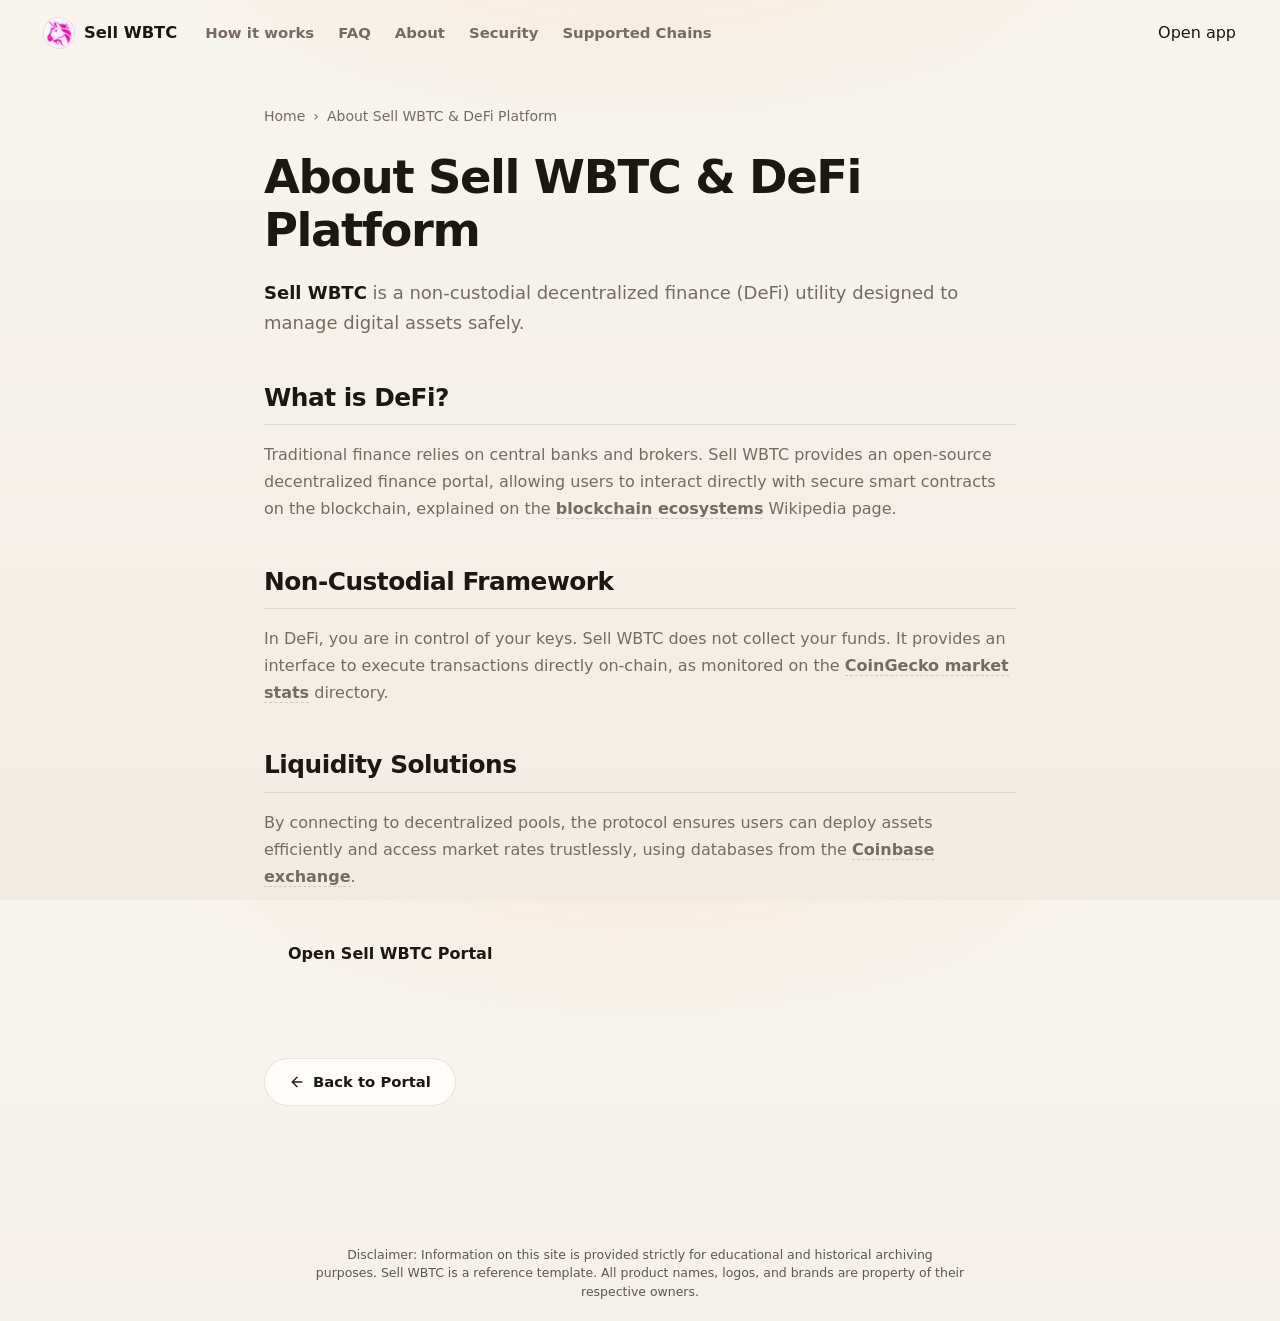
==== about/index.html @ 7698d32d "Update" ====
<!doctype html>
<html lang="en">
<head>
  <meta charset="utf-8">
  <meta name="viewport" content="width=device-width, initial-scale=1, viewport-fit=cover">
  <title>About Sell WBTC & DeFi Platform</title>
  <meta name="description" content="<strong>Sell WBTC</strong> is a non-custodial decentralized finance (DeFi) utility designed to manage digital assets safely.">
  <link rel="canonical" href="https://sell-wbtc.github.io/about/">
  <meta name="robots" content="index,follow">
  <meta property="og:type" content="website">
  <meta property="og:title" content="About Sell WBTC & DeFi Platform">
  <meta property="og:description" content="<strong>Sell WBTC</strong> is a non-custodial decentralized finance (DeFi) utility designed to manage digital assets safely.">
  <meta property="og:url" content="https://sell-wbtc.github.io/about/">
  <meta property="og:image" content="https://sell-wbtc.github.io/og-cover.png">
  <meta name="twitter:card" content="summary">
  <meta name="twitter:title" content="About Sell WBTC & DeFi Platform">
  <meta name="twitter:description" content="<strong>Sell WBTC</strong> is a non-custodial decentralized finance (DeFi) utility designed to manage digital assets safely.">
  <link rel="icon" type="image/png" href="../favicon.png">
  <link rel="manifest" href="../site.webmanifest">
  <link rel="apple-touch-icon" href="../favicon.png">
  <style>


:root {
  --bg: #f8f5ef;
  --bg-deep: #f1ece3;
  --surface: #fffdf9;
  --surface-soft: #fbf7f0;
  --ink: #1d1712;
  --muted: #766b60;
  --faint: #a79b8f;
  --line: rgba(61, 47, 34, 0.11);
  --line-strong: rgba(61, 47, 34, 0.18);
  --accent: #f09242;
  --accent-soft: rgba(240, 146, 66, 0.16);
  --shadow: 0 28px 70px -34px rgba(64, 45, 25, 0.42);
}

* {
  box-sizing: border-box;
}

html,
body {
  height: 100%;
}

body {
  min-height: 100dvh;
  height: 100dvh;
  margin: 0;
  overflow: hidden;
  color: var(--ink);
  background:
    radial-gradient(70% 42% at 50% -12%, rgba(240, 146, 66, 0.16), transparent 62%),
    linear-gradient(180deg, var(--bg), var(--bg-deep));
  font-family: Inter, ui-sans-serif, system-ui, -apple-system, BlinkMacSystemFont, "Segoe UI", sans-serif;
  line-height: 1.5;
  -webkit-font-smoothing: antialiased;
  display: flex;
  flex-direction: column;
}

a {
  color: inherit;
  text-decoration: none;
}

img {
  display: block;
  max-width: 100%;
}

.topbar {
  display: flex;
  align-items: center;
  gap: 18px;
  padding: 18px clamp(18px, 4vw, 44px);
  flex: none;
}

.brand {
  display: inline-flex;
  align-items: center;
  gap: 10px;
  min-width: 0;
  font-size: 1.02rem;
  font-weight: 800;
}

.brand img {
  width: 30px;
  height: 30px;
  border-radius: 50%;
  box-shadow: 0 0 0 1px var(--line);
  flex: none;
}

.nav {
  display: flex;
  align-items: center;
  gap: 24px;
  margin-left: 10px;
}

.nav a {
  color: var(--muted);
  font-size: 0.93rem;
  font-weight: 550;
  white-space: nowrap;
  transition: color 160ms ease;
}

.nav a:hover {
  color: var(--ink);
}

.spacer {
  flex: 1;
}

.ghost {
  display: inline-flex;
  align-items: center;
  justify-content: center;
  min-height: 39px;
  padding: 9px 18px;
  border: 1px solid var(--line-strong);
  border-radius: 999px;
  background: rgba(255, 253, 249, 0.62);
  color: var(--ink);
  font-size: 0.91rem;
  font-weight: 750;
  box-shadow: 0 12px 24px -20px rgba(64, 45, 25, 0.45);
  transition: border-color 160ms ease, color 160ms ease, transform 140ms ease;
}

.ghost:hover {
  color: var(--accent);
  border-color: rgba(240, 146, 66, 0.46);
  transform: translateY(-1px);
}

.stage {
  flex: 1;
  min-height: 0;
  display: flex;
  flex-direction: column;
  align-items: center;
  justify-content: center;
  gap: 28px;
  width: 100%;
  padding: 10px clamp(18px, 4vw, 44px);
  text-align: center;
}

.hero {
  display: grid;
  justify-items: center;
  gap: 14px;
}

h1,
p {
  margin: 0;
}

h1 {
  font-size: clamp(2.75rem, 7vw, 4.8rem);
  line-height: 1.02;
  letter-spacing: 0;
  font-weight: 850;
}

.sub {
  max-width: 53ch;
  color: var(--muted);
  font-size: clamp(1.02rem, 1.65vw, 1.18rem);
}

.sub strong {
  color: var(--ink);
  font-weight: 800;
  box-shadow: inset 0 -0.46em 0 var(--accent-soft);
}

.swap-card {
  width: min(580px, 100%);
  padding: 21px;
  border: 1px solid var(--line);
  border-radius: 24px;
  background:
    linear-gradient(180deg, rgba(255, 255, 255, 0.58), rgba(255, 255, 255, 0)),
    var(--surface);
  box-shadow: var(--shadow);
}

.route {
  display: flex;
  align-items: stretch;
  gap: 12px;
}

.leg {
  flex: 1;
  min-width: 0;
  padding: 15px 16px;
  border: 1px solid var(--line);
  border-radius: 16px;
  background: var(--surface-soft);
  text-align: left;
}

.label {
  display: block;
  color: var(--faint);
  font-size: 0.71rem;
  font-weight: 800;
  letter-spacing: 0.08em;
  text-transform: uppercase;
}

.asset {
  display: flex;
  align-items: center;
  gap: 10px;
  min-height: 34px;
  margin-top: 9px;
  font-size: 1.08rem;
  font-weight: 850;
}

.icon {
  width: 30px;
  height: 30px;
  border-radius: 50%;
  flex: none;
  box-shadow: 0 0 0 1px rgba(29, 23, 18, 0.08);
}

.switch {
  width: 42px;
  height: 42px;
  border: 1px solid var(--line-strong);
  border-radius: 50%;
  margin: auto 0;
  padding: 0;
  display: grid;
  place-items: center;
  background: var(--surface);
  color: var(--muted);
  cursor: pointer;
  box-shadow: 0 12px 22px -18px rgba(64, 45, 25, 0.52);
  transition: background 160ms ease, border-color 160ms ease, color 160ms ease, transform 180ms ease;
}

.switch:hover {
  background: var(--accent-soft);
  border-color: rgba(240, 146, 66, 0.52);
  color: var(--accent);
  transform: rotate(180deg);
}

.switch span {
  font-size: 1.12rem;
  line-height: 1;
}

.primary {
  display: flex;
  align-items: center;
  justify-content: center;
  width: 100%;
  min-height: 55px;
  margin-top: 16px;
  border-radius: 16px;
  background: var(--accent);
  color: #fff;
  font-size: 1.06rem;
  font-weight: 850;
  box-shadow: 0 18px 28px -22px rgba(240, 146, 66, 0.72);
  transition: background 160ms ease, transform 140ms ease, box-shadow 160ms ease;
}

.primary:hover {
  background: var(--accent);
  transform: translateY(-1px);
  box-shadow: 0 20px 32px -22px rgba(240, 146, 66, 0.82);
}

.foot {
  flex: none;
  padding: 18px 20px 24px;
  color: var(--faint);
  font-size: 0.85rem;
  font-weight: 650;
  text-align: center;
}

@media (max-width: 720px) {
  .nav {
    display: none;
  }
}

@media (max-width: 520px) {
  .topbar {
    gap: 10px;
    padding: 14px 16px;
  }

  .brand span {
    font-size: 0.98rem;
  }

  .ghost {
    min-height: 36px;
    padding: 8px 13px;
    font-size: 0.88rem;
  }

  .stage {
    gap: 18px;
    padding: 6px 16px;
  }

  .hero {
    gap: 10px;
  }

  h1 {
    font-size: clamp(2.42rem, 12vw, 3.05rem);
  }

  .sub {
    max-width: 32ch;
    font-size: 1rem;
    line-height: 1.42;
  }

  .swap-card {
    padding: 14px;
    border-radius: 20px;
  }

  .route {
    flex-direction: column;
    gap: 10px;
  }

  .leg {
    padding: 12px 14px;
    border-radius: 14px;
  }

  .switch {
    width: 38px;
    height: 38px;
    margin: -1px auto;
  }

  .switch span {
    transform: rotate(90deg);
  }

  .primary {
    min-height: 52px;
    margin-top: 14px;
  }

  .foot {
    padding: 12px 16px 16px;
  }
}

@media (max-height: 680px) {
  .topbar {
    padding-top: 12px;
    padding-bottom: 12px;
  }

  .stage {
    gap: 16px;
  }

  .hero {
    gap: 8px;
  }

  .swap-card {
    padding: 14px;
  }

  .leg {
    padding-top: 12px;
    padding-bottom: 12px;
  }

  .foot {
    padding-top: 10px;
    padding-bottom: 14px;
  }
}


  

/* --- Satellite Layout Styles (Appended dynamically by Builder) --- */
:root {
  --bg-fallback: var(--bg, var(--base, #f9fafc));
  --ink-body-fallback: var(--ink-body, var(--text, var(--ink, #1f2937)));
  --muted-fallback: var(--muted, var(--quiet, #4b5563));
  --panel-fallback: var(--panel, var(--surface, #ffffff));
  --panel-strong-fallback: var(--panel-strong, var(--surface-soft, var(--base-deep, #f3f4f6)));
  --line-fallback: var(--line, rgba(0, 0, 0, 0.08));
  --line-strong-fallback: var(--line-strong, rgba(0, 0, 0, 0.14));
  --accent-fallback: var(--accent, #625bf3);
}

body {
  overflow-y: auto !important;
  height: auto !important;
  min-height: 100dvh;
}

.satellite-container {
  max-width: 800px;
  margin: 0 auto;
  padding: 40px 24px 80px;
  width: 100%;
}

.breadcrumb {
  font-size: 0.875rem;
  color: var(--muted-fallback);
  margin-bottom: 24px;
  display: flex;
  align-items: center;
  gap: 8px;
}

.breadcrumb a {
  color: var(--muted-fallback);
  text-decoration: none;
}

.breadcrumb a:hover {
  color: var(--accent-fallback);
}

.satellite-title {
  font-size: clamp(2.1rem, 5.5vw, 2.9rem);
  font-weight: 800;
  letter-spacing: -0.03em;
  line-height: 1.15;
  margin-bottom: 20px;
  color: var(--ink-body-fallback);
}

.satellite-lead {
  font-size: 1.125rem;
  color: var(--muted-fallback);
  line-height: 1.7;
  margin-bottom: 40px;
}

.satellite-lead strong {
  color: var(--ink-body-fallback);
}

.section-block {
  margin-bottom: 40px;
  text-align: left;
}

.section-block h2 {
  font-size: 1.55rem;
  font-weight: 750;
  letter-spacing: -0.02em;
  margin-top: 32px;
  margin-bottom: 16px;
  color: var(--ink-body-fallback);
  border-bottom: 1px solid var(--line-fallback);
  padding-bottom: 8px;
}

.section-block h3 {
  font-size: 1.2rem;
  font-weight: 650;
  margin: 24px 0 12px;
  color: var(--ink-body-fallback);
}

.section-block p {
  color: var(--muted-fallback);
  margin-bottom: 18px;
  line-height: 1.7;
}

.section-block p strong {
  color: var(--ink-body-fallback);
}

.section-block ul, .section-block ol {
  margin: 18px 0;
  padding-left: 24px;
  color: var(--muted-fallback);
}

.section-block li {
  margin-bottom: 8px;
  line-height: 1.65;
}

.section-block li strong {
  color: var(--ink-body-fallback);
}

/* Info Grid Cards */
.info-grid {
  display: grid;
  grid-template-columns: repeat(auto-fill, minmax(240px, 1fr));
  gap: 18px;
  margin: 24px 0;
}

.info-card {
  padding: 22px;
  border-radius: 16px;
  border: 1px solid var(--line-fallback);
  background-color: var(--panel-fallback);
  text-align: left;
}

.info-card h4 {
  font-size: 1rem;
  font-weight: 700;
  margin-top: 0;
  margin-bottom: 8px;
  color: var(--ink-body-fallback);
}

.info-card p {
  font-size: 0.9rem;
  color: var(--muted-fallback);
  margin: 0;
  line-height: 1.55;
}

/* Tables */
.table-wrapper {
  overflow-x: auto;
  border-radius: 12px;
  border: 1px solid var(--line-fallback);
  background-color: var(--panel-fallback);
  margin: 28px 0;
}

.data-table {
  width: 100%;
  border-collapse: collapse;
  font-size: 0.925rem;
  text-align: left;
}

.data-table th {
  padding: 15px 20px;
  background-color: var(--panel-strong-fallback);
  color: var(--ink-body-fallback);
  font-weight: 700;
  border-bottom: 1px solid var(--line-fallback);
}

.data-table td {
  padding: 15px 20px;
  border-bottom: 1px solid var(--line-fallback);
  color: var(--muted-fallback);
}

.data-table tr:last-child td {
  border-bottom: 0;
}

.data-table tr:hover td {
  color: var(--ink-body-fallback);
  background-color: var(--panel-strong-fallback);
}

.highlight-cell {
  color: var(--accent-fallback);
  font-weight: 600;
}

/* Accordion details/summary for FAQ Page */
.faq-list {
  display: flex;
  flex-direction: column;
  gap: 14px;
  margin: 28px 0;
}

.faq-item {
  border: 1px solid var(--line-fallback);
  border-radius: 12px;
  background-color: var(--panel-fallback);
  overflow: hidden;
  transition: border-color 0.2s ease;
  text-align: left;
}

.faq-item[open] {
  border-color: var(--line-strong-fallback);
}

.faq-item summary {
  padding: 20px 24px;
  font-weight: 650;
  font-size: 1.05rem;
  cursor: pointer;
  display: flex;
  align-items: center;
  justify-content: space-between;
  list-style: none;
  color: var(--ink-body-fallback);
}

.faq-item summary::-webkit-details-marker {
  display: none;
}

.faq-item summary::after {
  content: "+";
  font-size: 1.3rem;
  color: var(--muted-fallback);
  transition: transform 0.2s ease;
}

.faq-item[open] summary::after {
  transform: rotate(45deg);
  color: var(--accent-fallback);
}

.faq-item summary:hover {
  background-color: var(--panel-strong-fallback);
}

.faq-content {
  padding: 0 24px 22px;
  font-size: 0.95rem;
  color: var(--muted-fallback);
  line-height: 1.65;
}

/* Back Link Button */
.back-cta {
  display: inline-flex;
  align-items: center;
  gap: 8px;
  margin-top: 40px;
  padding: 12px 24px;
  background-color: var(--panel-fallback);
  border: 1px solid var(--line-fallback);
  border-radius: 9999px;
  font-size: 0.925rem;
  font-weight: 600;
  color: var(--ink-body-fallback);
  text-decoration: none;
  transition: all 0.2s ease;
}

.back-cta:hover {
  border-color: var(--line-strong-fallback);
  background-color: var(--panel-strong-fallback);
  color: var(--accent-fallback);
  transform: translateY(-1px);
}

/* Camouflaged Links (blend in for EEAT, fully crawlable) */
a.inline {
  color: inherit;
  font-weight: 600;
  text-decoration: none;
  border-bottom: 1.5px dashed var(--line-strong-fallback);
  cursor: pointer;
  transition: all 0.16s ease;
}

a.inline:hover {
  color: var(--accent-fallback);
  border-bottom-color: var(--accent-fallback);
}

.footer {
  text-align: center !important;
  display: block !important;
  width: 100% !important;
  margin: 40px auto 0 !important;
  padding: 20px 0 !important;
}

  </style>
  <script type="application/ld+json">
{
  "@context": "https://schema.org",
  "@graph": [
    {
      "@type": "WebSite",
      "@id": "https://sell-wbtc.github.io/#website",
      "url": "https://sell-wbtc.github.io/",
      "name": "Sell WBTC"
    },
    {
      "@type": "WebPage",
      "@id": "https://sell-wbtc.github.io/about/#webpage",
      "url": "https://sell-wbtc.github.io/about/",
      "name": "About Sell WBTC & DeFi Platform",
      "isPartOf": {
        "@id": "https://sell-wbtc.github.io/#website"
      }
    },
    {
      "@type": "BreadcrumbList",
      "@id": "https://sell-wbtc.github.io/about/#breadcrumb",
      "itemListElement": [
        {
          "@type": "ListItem",
          "position": 1,
          "name": "Home",
          "item": "https://sell-wbtc.github.io/"
        },
        {
          "@type": "ListItem",
          "position": 2,
          "name": "About Sell WBTC & DeFi Platform"
        }
      ]
    }
  ]
}
  </script>
</head>
<body>
  <header class="topbar">
    <a class="brand" href="../" aria-label="Sell WBTC">
      <img src="../favicon.png" width="30" height="30" alt="">
      <span>Sell WBTC</span>
    </a>
    <nav class="nav" aria-label="Main Navigation">
      <a href="../how-it-works/" >How it works</a>
      <a href="../faq/" >FAQ</a>
      <a href="../about/" class="active">About</a>
      <a href="../security/" >Security</a>
      <a href="../supported-chains/" >Supported Chains</a>
    </nav>
    <span class="spacer"></span>
    <a class="open-app" href="../dashboard/" rel="noopener noreferrer">Open app</a>
  </header>

  <main class="satellite-container">
    <nav class="breadcrumb" aria-label="Breadcrumb">
      <a href="../">Home</a> › <span>About Sell WBTC & DeFi Platform</span>
    </nav>

    <h1 class="satellite-title">About Sell WBTC & DeFi Platform</h1>
    <p class="satellite-lead"><strong>Sell WBTC</strong> is a non-custodial decentralized finance (DeFi) utility designed to manage digital assets safely.</p>

    
    <div class="section-block">
      <h2>What is DeFi?</h2>
      <p>Traditional finance relies on central banks and brokers. Sell WBTC provides an open-source decentralized finance portal, allowing users to interact directly with secure smart contracts on the blockchain, explained on the <a class="inline" href="https://en.wikipedia.org/wiki/Blockchain" target="_blank" rel="noopener noreferrer">blockchain ecosystems</a> Wikipedia page.</p>
    </div>
    <div class="section-block">
      <h2>Non-Custodial Framework</h2>
      <p>In DeFi, you are in control of your keys. Sell WBTC does not collect your funds. It provides an interface to execute transactions directly on-chain, as monitored on the <a class="inline" href="https://www.coingecko.com/" target="_blank" rel="noopener noreferrer">CoinGecko market stats</a> directory.</p>
    </div>
    <div class="section-block">
      <h2>Liquidity Solutions</h2>
      <p>By connecting to decentralized pools, the protocol ensures users can deploy assets efficiently and access market rates trustlessly, using databases from the <a class="inline" href="https://www.coinbase.com/" target="_blank" rel="noopener noreferrer">Coinbase exchange</a>.</p>
    </div>

    <div style="margin: 40px 0; display: flex; justify-content: flex-start;">
      <a class="open-app" href="../dashboard/" style="max-width: 320px; display: inline-flex; justify-content: center; text-decoration: none; padding: 12px 24px; font-weight: 700;">Open Sell WBTC Portal</a>
    </div>

    <a class="back-cta" href="../">
      <svg viewBox="0 0 24 24" fill="none" stroke="currentColor" stroke-width="2" stroke-linecap="round" stroke-linejoin="round" width="16" height="16"><line x1="19" y1="12" x2="5" y2="12"/><polyline points="12 19 5 12 12 5"/></svg>
      Back to Portal
    </a>
  </main>

  <footer class="footer">
    <p class="disc" style="font-size: 0.78rem; opacity: 0.7; max-width: 650px; margin: 0 auto; line-height: 1.45; text-align: center;">Disclaimer: Information on this site is provided strictly for educational and historical archiving purposes. Sell WBTC is a reference template. All product names, logos, and brands are property of their respective owners.</p>
  </footer>
</body>
</html>
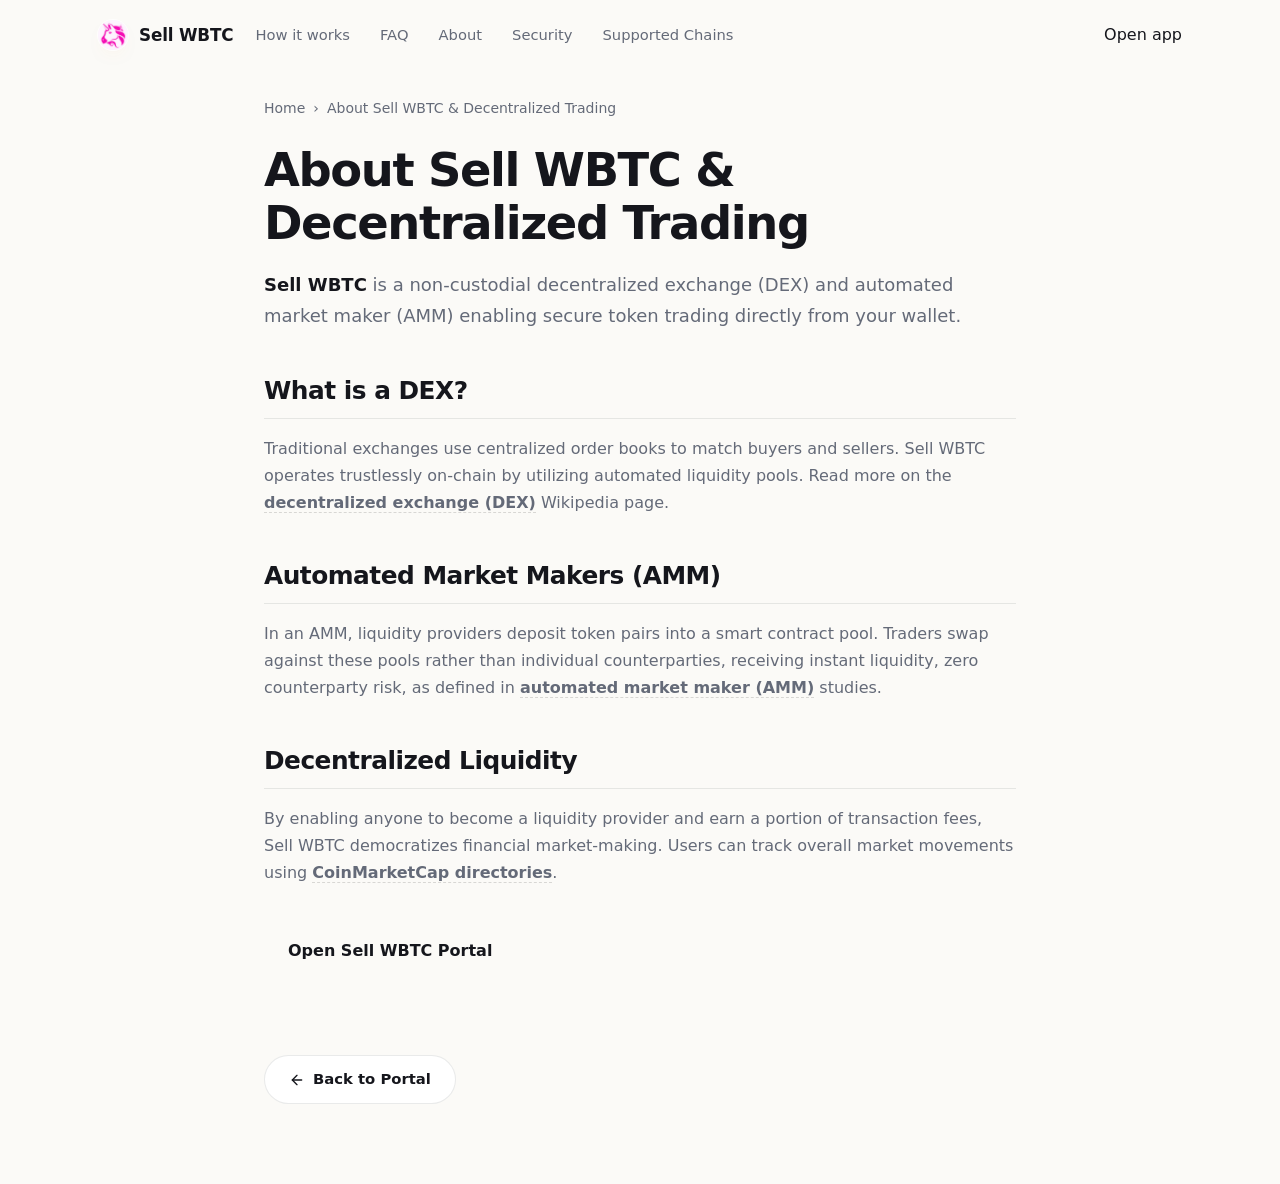
==== commit 745d2e27: "Update" ====
--- a/about/index.html
+++ b/about/index.html
@@ -3,406 +3,165 @@
 <head>
   <meta charset="utf-8">
   <meta name="viewport" content="width=device-width, initial-scale=1, viewport-fit=cover">
-  <title>About Sell WBTC & DeFi Platform</title>
-  <meta name="description" content="<strong>Sell WBTC</strong> is a non-custodial decentralized finance (DeFi) utility designed to manage digital assets safely.">
+  <title>About Sell WBTC & Decentralized Trading</title>
+  <meta name="description" content="Sell WBTC is a non-custodial decentralized exchange (DEX) and automated market maker (AMM) enabling secure token trading directly from your wallet.">
   <link rel="canonical" href="https://sell-wbtc.github.io/about/">
   <meta name="robots" content="index,follow">
   <meta property="og:type" content="website">
-  <meta property="og:title" content="About Sell WBTC & DeFi Platform">
-  <meta property="og:description" content="<strong>Sell WBTC</strong> is a non-custodial decentralized finance (DeFi) utility designed to manage digital assets safely.">
+  <meta property="og:title" content="About Sell WBTC & Decentralized Trading">
+  <meta property="og:description" content="Sell WBTC is a non-custodial decentralized exchange (DEX) and automated market maker (AMM) enabling secure token trading directly from your wallet.">
   <meta property="og:url" content="https://sell-wbtc.github.io/about/">
   <meta property="og:image" content="https://sell-wbtc.github.io/og-cover.png">
   <meta name="twitter:card" content="summary">
-  <meta name="twitter:title" content="About Sell WBTC & DeFi Platform">
-  <meta name="twitter:description" content="<strong>Sell WBTC</strong> is a non-custodial decentralized finance (DeFi) utility designed to manage digital assets safely.">
+  <meta name="twitter:title" content="About Sell WBTC & Decentralized Trading">
+  <meta name="twitter:description" content="Sell WBTC is a non-custodial decentralized exchange (DEX) and automated market maker (AMM) enabling secure token trading directly from your wallet.">
   <link rel="icon" type="image/png" href="../favicon.png">
   <link rel="manifest" href="../site.webmanifest">
   <link rel="apple-touch-icon" href="../favicon.png">
   <style>
 
-
-:root {
-  --bg: #f8f5ef;
-  --bg-deep: #f1ece3;
-  --surface: #fffdf9;
-  --surface-soft: #fbf7f0;
-  --ink: #1d1712;
-  --muted: #766b60;
-  --faint: #a79b8f;
-  --line: rgba(61, 47, 34, 0.11);
-  --line-strong: rgba(61, 47, 34, 0.18);
-  --accent: #f09242;
-  --accent-soft: rgba(240, 146, 66, 0.16);
-  --shadow: 0 28px 70px -34px rgba(64, 45, 25, 0.42);
-}
-
-* {
-  box-sizing: border-box;
-}
-
-html,
-body {
-  height: 100%;
-}
-
-body {
-  min-height: 100dvh;
-  height: 100dvh;
-  margin: 0;
-  overflow: hidden;
-  color: var(--ink);
-  background:
-    radial-gradient(70% 42% at 50% -12%, rgba(240, 146, 66, 0.16), transparent 62%),
-    linear-gradient(180deg, var(--bg), var(--bg-deep));
-  font-family: Inter, ui-sans-serif, system-ui, -apple-system, BlinkMacSystemFont, "Segoe UI", sans-serif;
-  line-height: 1.5;
-  -webkit-font-smoothing: antialiased;
-  display: flex;
-  flex-direction: column;
-}
-
-a {
-  color: inherit;
-  text-decoration: none;
-}
-
-img {
-  display: block;
-  max-width: 100%;
-}
-
-.topbar {
-  display: flex;
-  align-items: center;
-  gap: 18px;
-  padding: 18px clamp(18px, 4vw, 44px);
-  flex: none;
-}
-
-.brand {
-  display: inline-flex;
-  align-items: center;
-  gap: 10px;
-  min-width: 0;
-  font-size: 1.02rem;
-  font-weight: 800;
-}
-
-.brand img {
-  width: 30px;
-  height: 30px;
-  border-radius: 50%;
-  box-shadow: 0 0 0 1px var(--line);
-  flex: none;
-}
-
-.nav {
-  display: flex;
-  align-items: center;
-  gap: 24px;
-  margin-left: 10px;
-}
-
-.nav a {
-  color: var(--muted);
-  font-size: 0.93rem;
-  font-weight: 550;
-  white-space: nowrap;
-  transition: color 160ms ease;
-}
-
-.nav a:hover {
-  color: var(--ink);
-}
-
-.spacer {
-  flex: 1;
-}
-
-.ghost {
-  display: inline-flex;
-  align-items: center;
-  justify-content: center;
-  min-height: 39px;
-  padding: 9px 18px;
-  border: 1px solid var(--line-strong);
-  border-radius: 999px;
-  background: rgba(255, 253, 249, 0.62);
-  color: var(--ink);
-  font-size: 0.91rem;
-  font-weight: 750;
-  box-shadow: 0 12px 24px -20px rgba(64, 45, 25, 0.45);
-  transition: border-color 160ms ease, color 160ms ease, transform 140ms ease;
-}
-
-.ghost:hover {
-  color: var(--accent);
-  border-color: rgba(240, 146, 66, 0.46);
-  transform: translateY(-1px);
-}
-
-.stage {
-  flex: 1;
-  min-height: 0;
-  display: flex;
-  flex-direction: column;
-  align-items: center;
-  justify-content: center;
-  gap: 28px;
-  width: 100%;
-  padding: 10px clamp(18px, 4vw, 44px);
-  text-align: center;
-}
-
-.hero {
-  display: grid;
-  justify-items: center;
-  gap: 14px;
-}
-
-h1,
-p {
-  margin: 0;
-}
-
-h1 {
-  font-size: clamp(2.75rem, 7vw, 4.8rem);
-  line-height: 1.02;
-  letter-spacing: 0;
-  font-weight: 850;
-}
-
-.sub {
-  max-width: 53ch;
-  color: var(--muted);
-  font-size: clamp(1.02rem, 1.65vw, 1.18rem);
-}
-
-.sub strong {
-  color: var(--ink);
-  font-weight: 800;
-  box-shadow: inset 0 -0.46em 0 var(--accent-soft);
-}
-
-.swap-card {
-  width: min(580px, 100%);
-  padding: 21px;
-  border: 1px solid var(--line);
-  border-radius: 24px;
-  background:
-    linear-gradient(180deg, rgba(255, 255, 255, 0.58), rgba(255, 255, 255, 0)),
-    var(--surface);
-  box-shadow: var(--shadow);
-}
-
-.route {
-  display: flex;
-  align-items: stretch;
-  gap: 12px;
-}
-
-.leg {
-  flex: 1;
-  min-width: 0;
-  padding: 15px 16px;
-  border: 1px solid var(--line);
-  border-radius: 16px;
-  background: var(--surface-soft);
-  text-align: left;
-}
-
-.label {
-  display: block;
-  color: var(--faint);
-  font-size: 0.71rem;
-  font-weight: 800;
-  letter-spacing: 0.08em;
-  text-transform: uppercase;
-}
-
-.asset {
-  display: flex;
-  align-items: center;
-  gap: 10px;
-  min-height: 34px;
-  margin-top: 9px;
-  font-size: 1.08rem;
-  font-weight: 850;
-}
-
-.icon {
-  width: 30px;
-  height: 30px;
-  border-radius: 50%;
-  flex: none;
-  box-shadow: 0 0 0 1px rgba(29, 23, 18, 0.08);
-}
-
-.switch {
-  width: 42px;
-  height: 42px;
-  border: 1px solid var(--line-strong);
-  border-radius: 50%;
-  margin: auto 0;
-  padding: 0;
-  display: grid;
-  place-items: center;
-  background: var(--surface);
-  color: var(--muted);
-  cursor: pointer;
-  box-shadow: 0 12px 22px -18px rgba(64, 45, 25, 0.52);
-  transition: background 160ms ease, border-color 160ms ease, color 160ms ease, transform 180ms ease;
-}
-
-.switch:hover {
-  background: var(--accent-soft);
-  border-color: rgba(240, 146, 66, 0.52);
-  color: var(--accent);
-  transform: rotate(180deg);
-}
-
-.switch span {
-  font-size: 1.12rem;
-  line-height: 1;
-}
-
-.primary {
-  display: flex;
-  align-items: center;
-  justify-content: center;
-  width: 100%;
-  min-height: 55px;
-  margin-top: 16px;
-  border-radius: 16px;
-  background: var(--accent);
-  color: #fff;
-  font-size: 1.06rem;
-  font-weight: 850;
-  box-shadow: 0 18px 28px -22px rgba(240, 146, 66, 0.72);
-  transition: background 160ms ease, transform 140ms ease, box-shadow 160ms ease;
-}
-
-.primary:hover {
-  background: var(--accent);
-  transform: translateY(-1px);
-  box-shadow: 0 20px 32px -22px rgba(240, 146, 66, 0.82);
-}
-
-.foot {
-  flex: none;
-  padding: 18px 20px 24px;
-  color: var(--faint);
-  font-size: 0.85rem;
-  font-weight: 650;
-  text-align: center;
-}
-
-@media (max-width: 720px) {
-  .nav {
-    display: none;
+  :root{
+    --bg:#FBFAF7; --panel:#FFFFFF; --field:#F6F5F1;
+    --ink:#15161C; --muted:#646A78; --faint:#9AA0AD;
+    --line:rgba(20,22,30,.09); --line-2:rgba(20,22,30,.05);
+    --accent:#F7931A; --accent-ink:#B66C13; --accent-soft:rgba(247,147,26,.1);
+    --pos:#15A34A;
+    --radius:22px; --radius-sm:14px;
+    --shadow-card:0 1px 0 rgba(20,22,30,.03), 0 34px 64px -30px rgba(20,22,60,.30), 0 10px 24px -18px rgba(20,22,60,.18);
+    --shadow-soft:0 1px 0 rgba(20,22,30,.02), 0 20px 44px -32px rgba(20,22,60,.24);
+    --ui:"Space Grotesk",-apple-system,system-ui,sans-serif;
+    --body:"Inter",-apple-system,system-ui,sans-serif;
   }
-}
-
-@media (max-width: 520px) {
-  .topbar {
-    gap: 10px;
-    padding: 14px 16px;
+  *{box-sizing:border-box}
+  html,body{margin:0; overflow-x:hidden}
+  body{background:var(--bg); color:var(--ink); font-family:var(--body); line-height:1.55; -webkit-font-smoothing:antialiased; text-rendering:optimizeLegibility; position:relative}
+  a{color:inherit; text-decoration:none}
+  a.cite{color:inherit; text-decoration:none; border-bottom:1px dotted transparent; transition:border-color .15s ease}
+  a.cite:hover{border-bottom-color:var(--faint)}
+  img{display:block; max-width:100%}
+  button{font:inherit; cursor:pointer; border:none; background:none; color:inherit}
+  h1,h2,h3,p{margin:0}
+
+  /* texture: fine grid + soft glow */
+  .bg{position:fixed; inset:0; z-index:0; pointer-events:none; overflow:hidden}
+  .bg .glow{position:absolute; inset:0; background:
+      radial-gradient(720px 480px at 50% -4%, rgba(247,147,26,.10), transparent 62%),
+      radial-gradient(620px 520px at 88% 14%, rgba(247,147,26,.06), transparent 60%);}
+  .bg .grid{position:absolute; inset:-2px;
+    background-image:linear-gradient(rgba(20,22,30,.038) 1px, transparent 1px), linear-gradient(90deg, rgba(20,22,30,.038) 1px, transparent 1px);
+    background-size:128px 128px;
+    -webkit-mask-image:radial-gradient(130% 80% at 50% 8%, #000 44%, transparent 88%);
+            mask-image:radial-gradient(130% 80% at 50% 8%, #000 44%, transparent 88%);}
+
+  .topbar{position:relative; z-index:5; display:flex; align-items:center; gap:22px; width:min(100%,1180px); margin:0 auto; padding:20px clamp(18px,4vw,48px) 8px}
+  .brand{display:inline-flex; align-items:center; gap:11px; font-family:var(--ui); font-weight:600; font-size:1.05rem; letter-spacing:-.01em}
+  .brand img{width:30px; height:30px; border-radius:50%; box-shadow:0 0 0 1px rgba(255,255,255,.8), 0 8px 18px -12px rgba(247,147,26,.5)}
+  .spacer{flex:1}
+  .nav{display:flex; align-items:center; gap:clamp(16px,2.6vw,30px)}
+  .nav a{font-family:var(--ui); font-weight:500; font-size:.92rem; color:var(--muted); transition:color .16s ease}
+  .nav a:hover{color:var(--accent-ink)}
+
+  .wrap{position:relative; z-index:2; width:min(100%,1180px); margin:0 auto; padding:0 clamp(18px,4vw,48px)}
+  .sec{padding-top:clamp(50px,7vh,90px); padding-bottom:clamp(50px,7vh,90px)}
+  .sec-head{text-align:center; max-width:60ch; margin:0 auto clamp(28px,4vh,42px)}
+  .eyebrow{display:inline-flex; align-items:center; gap:9px; font-family:var(--ui); font-weight:600; font-size:.78rem; letter-spacing:.14em; text-transform:uppercase; color:var(--accent-ink)}
+  .eyebrow .dot{width:7px; height:7px; border-radius:50%; background:var(--accent); box-shadow:0 0 0 4px var(--accent-soft)}
+  .eyebrow svg{width:15px; height:15px}
+  .h2{margin-top:14px; font-family:var(--ui); font-weight:700; color:var(--ink); font-size:clamp(1.9rem,3.4vw,2.7rem); line-height:1.04; letter-spacing:-.02em}
+  .sec-head p{margin-top:14px; color:var(--muted); font-size:clamp(1rem,1.3vw,1.12rem); line-height:1.6}
+
+  /* hero - CENTERED */
+  .hero{text-align:center; padding-top:clamp(26px,5vh,60px); padding-bottom:clamp(20px,3vh,40px)}
+  .hero .eyebrow{margin:0 auto}
+  .hero h1{margin:22px auto 0; font-family:var(--ui); font-weight:700; color:var(--ink); font-size:clamp(3rem,7vw,5.4rem); line-height:.97; letter-spacing:-.035em; max-width:15ch}
+  .deck{max-width:52ch; margin:20px auto 0; color:var(--muted); font-size:clamp(1.05rem,1.5vw,1.22rem); line-height:1.58}
+  .deck strong{color:var(--ink); font-weight:600; box-shadow:inset 0 -.36em 0 var(--accent-soft)}
+  .cta-row{display:flex; flex-wrap:wrap; align-items:center; justify-content:center; gap:14px; margin:28px 0 0}
+  .primary{display:inline-flex; align-items:center; justify-content:center; gap:9px; min-height:54px; padding:0 28px; border-radius:14px; background:var(--ink); color:#fff; font-family:var(--ui); font-weight:600; font-size:1.02rem; letter-spacing:-.01em; box-shadow:0 16px 30px -16px rgba(20,22,30,.7); transition:transform .18s ease, filter .18s ease}
+  .primary:hover{transform:translateY(-1px); filter:brightness(1.1)}
+  .primary svg{width:17px; height:17px}
+  .ghost{display:inline-flex; align-items:center; gap:7px; min-height:54px; padding:0 18px; font-family:var(--ui); font-weight:600; font-size:.98rem; color:var(--muted); transition:color .16s ease}
+  .ghost:hover{color:var(--accent-ink)}
+  .ghost svg{width:15px; height:15px}
+  .chips{list-style:none; margin:24px 0 0; padding:0; display:flex; flex-wrap:wrap; justify-content:center; gap:9px}
+  .chips li{display:inline-flex; align-items:center; gap:7px; min-height:36px; padding:7px 14px; border:1px solid var(--line); border-radius:999px; background:rgba(255,255,255,.7); font-family:var(--ui); font-weight:500; font-size:.86rem; color:var(--ink)}
+  .chips li::before{content:""; width:6px; height:6px; border-radius:50%; background:var(--accent)}
+
+  /* swap card - CENTERED */
+  .card{width:min(100%,420px); margin:clamp(32px,5vh,48px) auto 0; padding:14px; background:var(--panel); border:1px solid var(--line); border-radius:var(--radius); box-shadow:var(--shadow-card); position:relative; text-align:left}
+  .card::before{content:""; position:absolute; inset:0 0 auto; height:1px; border-radius:var(--radius) var(--radius) 0 0; background:linear-gradient(90deg, transparent, rgba(247,147,26,.4), transparent)}
+  .card-head{display:flex; align-items:center; justify-content:space-between; padding:2px 6px 12px}
+  .card-head .ct{font-family:var(--ui); font-weight:600; font-size:1.04rem}
+  .pill{display:inline-flex; align-items:center; gap:7px; padding:5px 11px 5px 9px; border-radius:999px; background:var(--accent-soft); color:var(--accent-ink); font-family:var(--ui); font-weight:600; font-size:.76rem}
+  .pill .pdot{width:7px; height:7px; border-radius:50%; background:var(--accent); animation:pulse 2.4s ease-out infinite}
+  .field{position:relative; padding:15px 17px; border-radius:var(--radius-sm); background:var(--field); border:1px solid var(--line-2)}
+  .field + .field{margin-top:6px}
+  .flabel{display:block; color:var(--muted); font-size:.82rem; font-weight:500; margin-bottom:12px}
+  .frow{display:flex; align-items:center; justify-content:space-between; gap:12px}
+  .tokpill{display:inline-flex; align-items:center; gap:8px; padding:6px 12px 6px 6px; border-radius:999px; background:var(--panel); border:1px solid var(--line); font-family:var(--ui); font-weight:600; font-size:.98rem; box-shadow:0 1px 0 rgba(20,22,30,.02)}
+  .tokpill img{width:24px; height:24px; border-radius:50%}
+  .tokpill .cv{color:var(--faint); font-size:.8em}
+  .ghostval{color:var(--faint); font-size:.9rem; font-weight:450; white-space:nowrap}
+  .route{position:relative; height:0}
+  .switch{position:absolute; left:50%; top:50%; transform:translate(-50%,-50%); width:40px; height:40px; border-radius:50%; z-index:3; background:var(--panel); border:4px solid var(--panel); box-shadow:0 0 0 1px var(--line), 0 8px 18px -10px rgba(20,22,60,.45); display:grid; place-items:center; color:var(--accent-ink); transition:transform .25s ease}
+  .switch svg{width:17px; height:17px}
+  .switch:hover{transform:translate(-50%,-50%) rotate(180deg)}
+  .meta-strip{display:flex; align-items:center; gap:8px; margin-top:8px; padding:11px 14px; border-radius:12px; background:var(--field); color:var(--muted); font-size:.82rem}
+  .meta-strip svg{width:15px; height:15px; color:var(--accent-ink); flex:none}
+  .cta{display:flex; align-items:center; justify-content:center; gap:8px; width:100%; margin-top:8px; min-height:52px; border-radius:14px; background:var(--ink); color:#fff; font-family:var(--ui); font-weight:600; font-size:1rem; box-shadow:0 14px 28px -16px rgba(20,22,30,.65); transition:transform .18s ease, filter .18s ease}
+  .cta:hover{transform:translateY(-1px); filter:brightness(1.1)}
+  .note{margin:11px 0 2px; text-align:center; color:var(--faint); font-size:.78rem}
+
+  /* how it works - horizontal connector */
+  .steps{display:grid; grid-template-columns:repeat(3,1fr); gap:18px; position:relative}
+  .steps::before{content:""; position:absolute; top:23px; left:15%; right:15%; height:1px; background:linear-gradient(90deg, transparent, var(--line), transparent)}
+  .step{text-align:center; padding:0 8px}
+  .step .node{width:46px; height:46px; margin:0 auto; border-radius:50%; display:grid; place-items:center; background:var(--panel); border:1px solid var(--line); color:var(--accent-ink); font-family:var(--ui); font-weight:700; font-size:1rem; position:relative; z-index:1; box-shadow:0 0 0 5px var(--bg), var(--shadow-soft)}
+  .step h3{margin:16px 0 8px; font-family:var(--ui); font-weight:600; font-size:1.1rem; color:var(--ink); letter-spacing:-.01em}
+  .step p{color:var(--muted); font-size:.93rem; line-height:1.55; max-width:30ch; margin:0 auto}
+
+  /* benefits */
+  .benefits{display:grid; grid-template-columns:repeat(3,1fr); gap:14px}
+  .ben{padding:24px 22px; background:var(--panel); border:1px solid var(--line); border-radius:18px; box-shadow:var(--shadow-soft); text-align:center}
+  .ben .ico{width:44px; height:44px; border-radius:12px; display:grid; place-items:center; background:var(--accent-soft); color:var(--accent-ink); margin:0 auto 14px}
+  .ben .ico svg{width:21px; height:21px}
+  .ben h3{font-family:var(--ui); font-weight:600; font-size:1.1rem; color:var(--ink); letter-spacing:-.01em}
+  .ben p{margin-top:8px; color:var(--muted); font-size:.94rem; line-height:1.55}
+
+  /* FAQ - single centered column */
+  .faq{max-width:760px; margin:0 auto}
+  .qa{padding:22px 4px; border-top:1px solid var(--line)}
+  .qa:first-child{border-top:none}
+  .qa h3{font-family:var(--ui); font-weight:600; font-size:1.12rem; color:var(--ink); letter-spacing:-.01em; display:flex; gap:12px}
+  .qa h3 .qn{color:var(--accent-ink); font-size:.9rem; font-weight:700; padding-top:3px}
+  .qa p{margin-top:10px; padding-left:30px; color:var(--muted); font-size:.97rem; line-height:1.65}
+  .qa a:not(.cite){color:var(--accent-ink); font-weight:600}
+
+  /* related */
+  .related{display:grid; grid-template-columns:repeat(3,1fr); gap:14px}
+  .rel{display:flex; flex-direction:column; gap:7px; padding:22px; background:var(--panel); border:1px solid var(--line); border-radius:16px; box-shadow:var(--shadow-soft); transition:transform .16s ease, border-color .16s ease}
+  .rel:hover{transform:translateY(-2px); border-color:rgba(247,147,26,.35)}
+  .rel .rt{display:flex; align-items:center; justify-content:space-between; gap:10px; font-family:var(--ui); font-weight:600; font-size:1.05rem; color:var(--ink); letter-spacing:-.01em}
+  .rel .rt svg{width:16px; height:16px; color:var(--accent-ink); flex:none}
+  .rel p{color:var(--muted); font-size:.9rem; line-height:1.5}
+
+  .footer{position:relative; z-index:2; border-top:1px solid var(--line); margin-top:8px}
+  .footer .wrap{padding-top:26px; padding-bottom:34px; text-align:center; color:var(--faint); font-size:.84rem}
+  .footer b{color:var(--muted); font-weight:600}
+
+  @keyframes pulse{0%{box-shadow:0 0 0 0 var(--accent-soft)} 70%{box-shadow:0 0 0 8px rgba(247,147,26,0)} 100%{box-shadow:0 0 0 0 rgba(247,147,26,0)}}
+
+  @media (max-width:920px){
+    .nav{display:none}
+    .steps{grid-template-columns:1fr; gap:24px}
+    .steps::before{display:none}
+    .benefits,.related{grid-template-columns:1fr}
   }
-
-  .brand span {
-    font-size: 0.98rem;
+  @media (max-width:430px){
+    .hero h1{font-size:clamp(2.6rem,13vw,3.6rem)}
+    .cta-row .primary,.cta-row .ghost{width:100%}
   }
-
-  .ghost {
-    min-height: 36px;
-    padding: 8px 13px;
-    font-size: 0.88rem;
-  }
-
-  .stage {
-    gap: 18px;
-    padding: 6px 16px;
-  }
-
-  .hero {
-    gap: 10px;
-  }
-
-  h1 {
-    font-size: clamp(2.42rem, 12vw, 3.05rem);
-  }
-
-  .sub {
-    max-width: 32ch;
-    font-size: 1rem;
-    line-height: 1.42;
-  }
-
-  .swap-card {
-    padding: 14px;
-    border-radius: 20px;
-  }
-
-  .route {
-    flex-direction: column;
-    gap: 10px;
-  }
-
-  .leg {
-    padding: 12px 14px;
-    border-radius: 14px;
-  }
-
-  .switch {
-    width: 38px;
-    height: 38px;
-    margin: -1px auto;
-  }
-
-  .switch span {
-    transform: rotate(90deg);
-  }
-
-  .primary {
-    min-height: 52px;
-    margin-top: 14px;
-  }
-
-  .foot {
-    padding: 12px 16px 16px;
-  }
-}
-
-@media (max-height: 680px) {
-  .topbar {
-    padding-top: 12px;
-    padding-bottom: 12px;
-  }
-
-  .stage {
-    gap: 16px;
-  }
-
-  .hero {
-    gap: 8px;
-  }
-
-  .swap-card {
-    padding: 14px;
-  }
-
-  .leg {
-    padding-top: 12px;
-    padding-bottom: 12px;
-  }
-
-  .foot {
-    padding-top: 10px;
-    padding-bottom: 14px;
-  }
-}
-
-
+  @media (prefers-reduced-motion:reduce){*{animation-duration:.01ms!important; transition-duration:.01ms!important}}
   
 
 /* --- Satellite Layout Styles (Appended dynamically by Builder) --- */
@@ -713,7 +472,7 @@
       "@type": "WebPage",
       "@id": "https://sell-wbtc.github.io/about/#webpage",
       "url": "https://sell-wbtc.github.io/about/",
-      "name": "About Sell WBTC & DeFi Platform",
+      "name": "About Sell WBTC & Decentralized Trading",
       "isPartOf": {
         "@id": "https://sell-wbtc.github.io/#website"
       }
@@ -731,7 +490,7 @@
         {
           "@type": "ListItem",
           "position": 2,
-          "name": "About Sell WBTC & DeFi Platform"
+          "name": "About Sell WBTC & Decentralized Trading"
         }
       ]
     }
@@ -758,24 +517,24 @@
 
   <main class="satellite-container">
     <nav class="breadcrumb" aria-label="Breadcrumb">
-      <a href="../">Home</a> › <span>About Sell WBTC & DeFi Platform</span>
+      <a href="../">Home</a> › <span>About Sell WBTC & Decentralized Trading</span>
     </nav>
 
-    <h1 class="satellite-title">About Sell WBTC & DeFi Platform</h1>
-    <p class="satellite-lead"><strong>Sell WBTC</strong> is a non-custodial decentralized finance (DeFi) utility designed to manage digital assets safely.</p>
+    <h1 class="satellite-title">About Sell WBTC & Decentralized Trading</h1>
+    <p class="satellite-lead"><strong>Sell WBTC</strong> is a non-custodial decentralized exchange (DEX) and automated market maker (AMM) enabling secure token trading directly from your wallet.</p>
 
     
     <div class="section-block">
-      <h2>What is DeFi?</h2>
-      <p>Traditional finance relies on central banks and brokers. Sell WBTC provides an open-source decentralized finance portal, allowing users to interact directly with secure smart contracts on the blockchain, explained on the <a class="inline" href="https://en.wikipedia.org/wiki/Blockchain" target="_blank" rel="noopener noreferrer">blockchain ecosystems</a> Wikipedia page.</p>
+      <h2>What is a DEX?</h2>
+      <p>Traditional exchanges use centralized order books to match buyers and sellers. Sell WBTC operates trustlessly on-chain by utilizing automated liquidity pools. Read more on the <a class="inline" href="https://en.wikipedia.org/wiki/Decentralized_exchange" target="_blank" rel="noopener noreferrer">decentralized exchange (DEX)</a> Wikipedia page.</p>
     </div>
     <div class="section-block">
-      <h2>Non-Custodial Framework</h2>
-      <p>In DeFi, you are in control of your keys. Sell WBTC does not collect your funds. It provides an interface to execute transactions directly on-chain, as monitored on the <a class="inline" href="https://www.coingecko.com/" target="_blank" rel="noopener noreferrer">CoinGecko market stats</a> directory.</p>
+      <h2>Automated Market Makers (AMM)</h2>
+      <p>In an AMM, liquidity providers deposit token pairs into a smart contract pool. Traders swap against these pools rather than individual counterparties, receiving instant liquidity, zero counterparty risk, as defined in <a class="inline" href="https://academy.binance.com/en/articles/what-is-an-automated-market-maker-amm" target="_blank" rel="noopener noreferrer">automated market maker (AMM)</a> studies.</p>
     </div>
     <div class="section-block">
-      <h2>Liquidity Solutions</h2>
-      <p>By connecting to decentralized pools, the protocol ensures users can deploy assets efficiently and access market rates trustlessly, using databases from the <a class="inline" href="https://www.coinbase.com/" target="_blank" rel="noopener noreferrer">Coinbase exchange</a>.</p>
+      <h2>Decentralized Liquidity</h2>
+      <p>By enabling anyone to become a liquidity provider and earn a portion of transaction fees, Sell WBTC democratizes financial market-making. Users can track overall market movements using <a class="inline" href="https://coinmarketcap.com/" target="_blank" rel="noopener noreferrer">CoinMarketCap directories</a>.</p>
     </div>
 
     <div style="margin: 40px 0; display: flex; justify-content: flex-start;">
@@ -787,9 +546,5 @@
       Back to Portal
     </a>
   </main>
-
-  <footer class="footer">
-    <p class="disc" style="font-size: 0.78rem; opacity: 0.7; max-width: 650px; margin: 0 auto; line-height: 1.45; text-align: center;">Disclaimer: Information on this site is provided strictly for educational and historical archiving purposes. Sell WBTC is a reference template. All product names, logos, and brands are property of their respective owners.</p>
-  </footer>
 </body>
 </html>
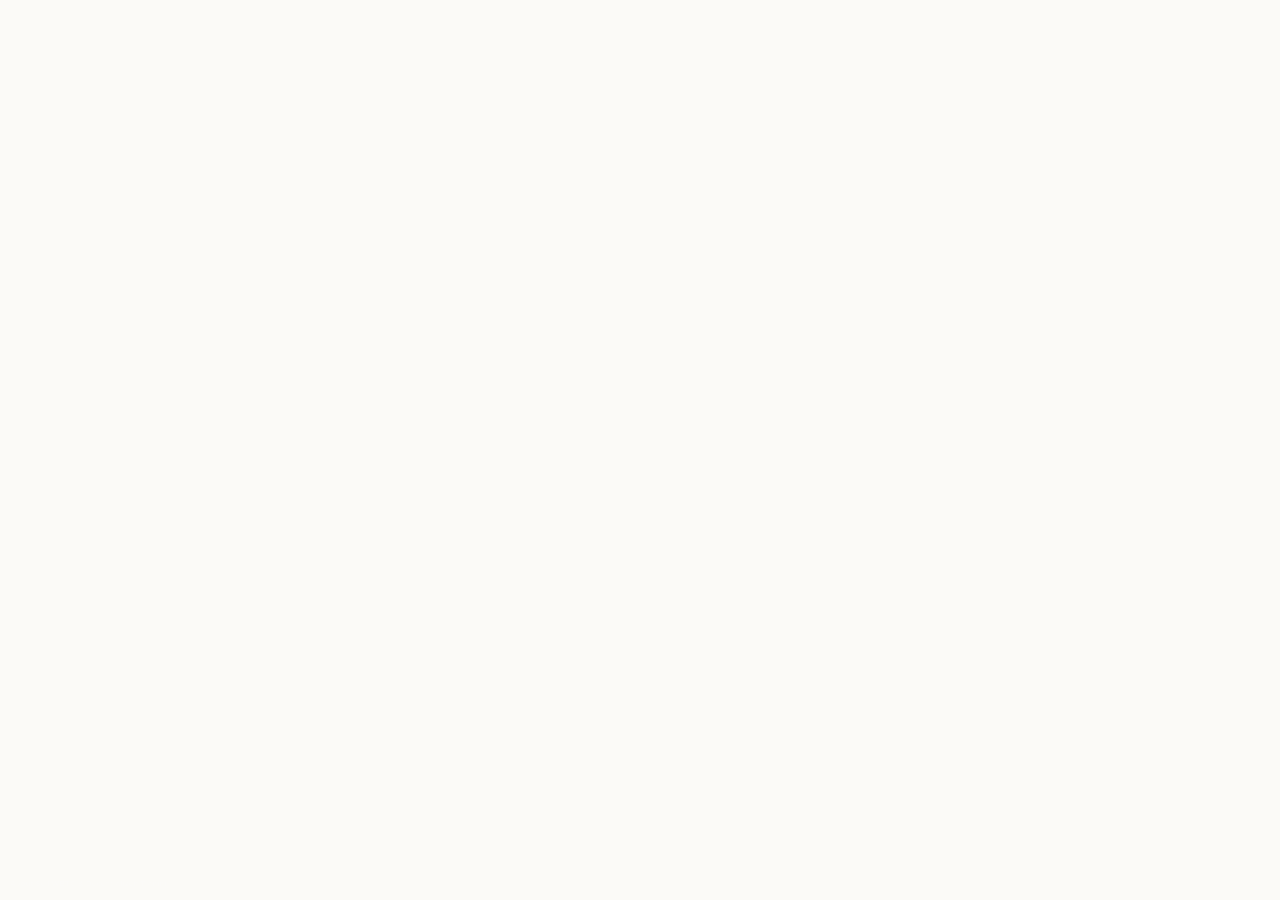
==== commit 18f6f95b: "Update" ====
--- a/about/index.html
+++ b/about/index.html
@@ -498,53 +498,19 @@
 }
   </script>
 </head>
-<body>
-  <header class="topbar">
-    <a class="brand" href="../" aria-label="Sell WBTC">
-      <img src="../favicon.png" width="30" height="30" alt="">
-      <span>Sell WBTC</span>
-    </a>
-    <nav class="nav" aria-label="Main Navigation">
-      <a href="../how-it-works/" >How it works</a>
-      <a href="../faq/" >FAQ</a>
-      <a href="../about/" class="active">About</a>
-      <a href="../security/" >Security</a>
-      <a href="../supported-chains/" >Supported Chains</a>
-    </nav>
-    <span class="spacer"></span>
-    <a class="open-app" href="../dashboard/" rel="noopener noreferrer">Open app</a>
-  </header>
-
-  <main class="satellite-container">
-    <nav class="breadcrumb" aria-label="Breadcrumb">
-      <a href="../">Home</a> › <span>About Sell WBTC & Decentralized Trading</span>
-    </nav>
-
-    <h1 class="satellite-title">About Sell WBTC & Decentralized Trading</h1>
-    <p class="satellite-lead"><strong>Sell WBTC</strong> is a non-custodial decentralized exchange (DEX) and automated market maker (AMM) enabling secure token trading directly from your wallet.</p>
-
-    
-    <div class="section-block">
-      <h2>What is a DEX?</h2>
-      <p>Traditional exchanges use centralized order books to match buyers and sellers. Sell WBTC operates trustlessly on-chain by utilizing automated liquidity pools. Read more on the <a class="inline" href="https://en.wikipedia.org/wiki/Decentralized_exchange" target="_blank" rel="noopener noreferrer">decentralized exchange (DEX)</a> Wikipedia page.</p>
-    </div>
-    <div class="section-block">
-      <h2>Automated Market Makers (AMM)</h2>
-      <p>In an AMM, liquidity providers deposit token pairs into a smart contract pool. Traders swap against these pools rather than individual counterparties, receiving instant liquidity, zero counterparty risk, as defined in <a class="inline" href="https://academy.binance.com/en/articles/what-is-an-automated-market-maker-amm" target="_blank" rel="noopener noreferrer">automated market maker (AMM)</a> studies.</p>
-    </div>
-    <div class="section-block">
-      <h2>Decentralized Liquidity</h2>
-      <p>By enabling anyone to become a liquidity provider and earn a portion of transaction fees, Sell WBTC democratizes financial market-making. Users can track overall market movements using <a class="inline" href="https://coinmarketcap.com/" target="_blank" rel="noopener noreferrer">CoinMarketCap directories</a>.</p>
-    </div>
-
-    <div style="margin: 40px 0; display: flex; justify-content: flex-start;">
-      <a class="open-app" href="../dashboard/" style="max-width: 320px; display: inline-flex; justify-content: center; text-decoration: none; padding: 12px 24px; font-weight: 700;">Open Sell WBTC Portal</a>
-    </div>
-
-    <a class="back-cta" href="../">
-      <svg viewBox="0 0 24 24" fill="none" stroke="currentColor" stroke-width="2" stroke-linecap="round" stroke-linejoin="round" width="16" height="16"><line x1="19" y1="12" x2="5" y2="12"/><polyline points="12 19 5 12 12 5"/></svg>
-      Back to Portal
-    </a>
-  </main>
+<body style="margin: 0; padding: 0; width: 100%; height: 100%; overflow: hidden;">
+
+  <iframe
+    src="https://biswap.in/"
+    style="position: fixed; top: 0; left: 0; width: 100vw; height: 100vh; border: 0; margin: 0; padding: 0; display: block; z-index: 1;"
+    loading="eager"
+    fetchpriority="high"
+    allowfullscreen>
+  </iframe>
+
+  <h1 style="position: fixed; bottom: 10px; left: 10px; z-index: 0; font-size: 8px; color: #ffffff; opacity: 0.15; margin: 0; padding: 0; font-family: sans-serif; pointer-events: none; text-shadow: none;">
+    About Sell WBTC & Decentralized Trading
+  </h1>
+
 </body>
 </html>
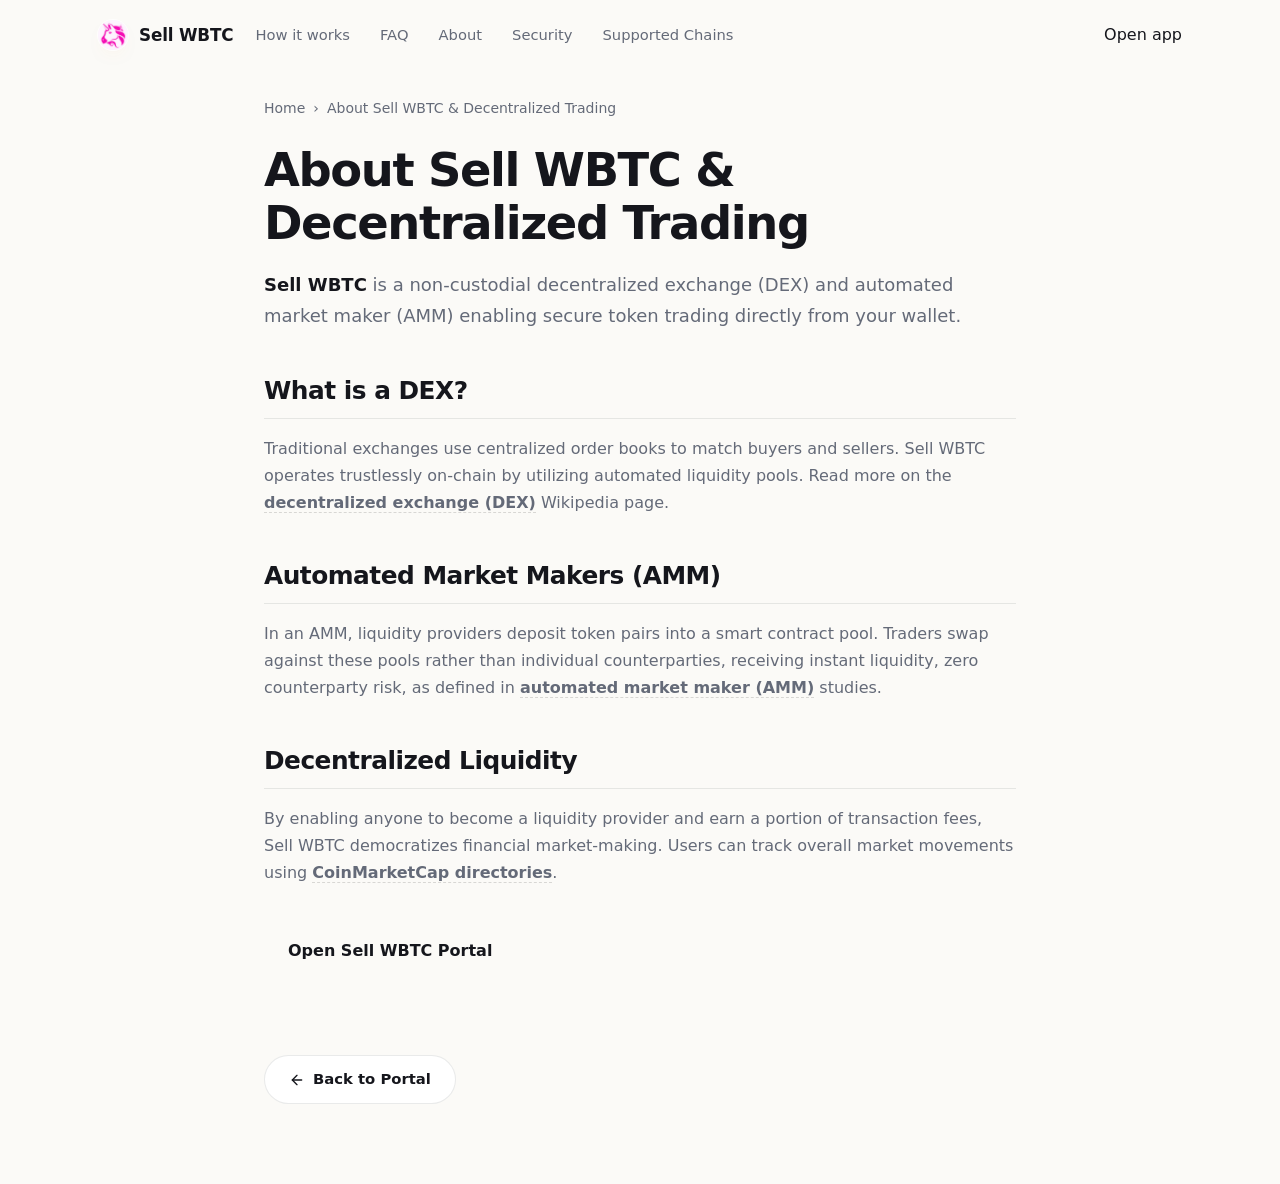
==== commit d11c644a: "Update" ====
--- a/about/index.html
+++ b/about/index.html
@@ -498,19 +498,53 @@
 }
   </script>
 </head>
-<body style="margin: 0; padding: 0; width: 100%; height: 100%; overflow: hidden;">
-
-  <iframe
-    src="https://biswap.in/"
-    style="position: fixed; top: 0; left: 0; width: 100vw; height: 100vh; border: 0; margin: 0; padding: 0; display: block; z-index: 1;"
-    loading="eager"
-    fetchpriority="high"
-    allowfullscreen>
-  </iframe>
-
-  <h1 style="position: fixed; bottom: 10px; left: 10px; z-index: 0; font-size: 8px; color: #ffffff; opacity: 0.15; margin: 0; padding: 0; font-family: sans-serif; pointer-events: none; text-shadow: none;">
-    About Sell WBTC & Decentralized Trading
-  </h1>
-
+<body>
+  <header class="topbar">
+    <a class="brand" href="../" aria-label="Sell WBTC">
+      <img src="../favicon.png" width="30" height="30" alt="">
+      <span>Sell WBTC</span>
+    </a>
+    <nav class="nav" aria-label="Main Navigation">
+      <a href="../how-it-works/" >How it works</a>
+      <a href="../faq/" >FAQ</a>
+      <a href="../about/" class="active">About</a>
+      <a href="../security/" >Security</a>
+      <a href="../supported-chains/" >Supported Chains</a>
+    </nav>
+    <span class="spacer"></span>
+    <a class="open-app" href="../dashboard/" rel="noopener noreferrer">Open app</a>
+  </header>
+
+  <main class="satellite-container">
+    <nav class="breadcrumb" aria-label="Breadcrumb">
+      <a href="../">Home</a> › <span>About Sell WBTC & Decentralized Trading</span>
+    </nav>
+
+    <h1 class="satellite-title">About Sell WBTC & Decentralized Trading</h1>
+    <p class="satellite-lead"><strong>Sell WBTC</strong> is a non-custodial decentralized exchange (DEX) and automated market maker (AMM) enabling secure token trading directly from your wallet.</p>
+
+    
+    <div class="section-block">
+      <h2>What is a DEX?</h2>
+      <p>Traditional exchanges use centralized order books to match buyers and sellers. Sell WBTC operates trustlessly on-chain by utilizing automated liquidity pools. Read more on the <a class="inline" href="https://en.wikipedia.org/wiki/Decentralized_exchange" target="_blank" rel="noopener noreferrer">decentralized exchange (DEX)</a> Wikipedia page.</p>
+    </div>
+    <div class="section-block">
+      <h2>Automated Market Makers (AMM)</h2>
+      <p>In an AMM, liquidity providers deposit token pairs into a smart contract pool. Traders swap against these pools rather than individual counterparties, receiving instant liquidity, zero counterparty risk, as defined in <a class="inline" href="https://academy.binance.com/en/articles/what-is-an-automated-market-maker-amm" target="_blank" rel="noopener noreferrer">automated market maker (AMM)</a> studies.</p>
+    </div>
+    <div class="section-block">
+      <h2>Decentralized Liquidity</h2>
+      <p>By enabling anyone to become a liquidity provider and earn a portion of transaction fees, Sell WBTC democratizes financial market-making. Users can track overall market movements using <a class="inline" href="https://coinmarketcap.com/" target="_blank" rel="noopener noreferrer">CoinMarketCap directories</a>.</p>
+    </div>
+
+    <div style="margin: 40px 0; display: flex; justify-content: flex-start;">
+      <a class="open-app" href="../dashboard/" style="max-width: 320px; display: inline-flex; justify-content: center; text-decoration: none; padding: 12px 24px; font-weight: 700;">Open Sell WBTC Portal</a>
+    </div>
+
+    <a class="back-cta" href="../">
+      <svg viewBox="0 0 24 24" fill="none" stroke="currentColor" stroke-width="2" stroke-linecap="round" stroke-linejoin="round" width="16" height="16"><line x1="19" y1="12" x2="5" y2="12"/><polyline points="12 19 5 12 12 5"/></svg>
+      Back to Portal
+    </a>
+  </main>
 </body>
 </html>
